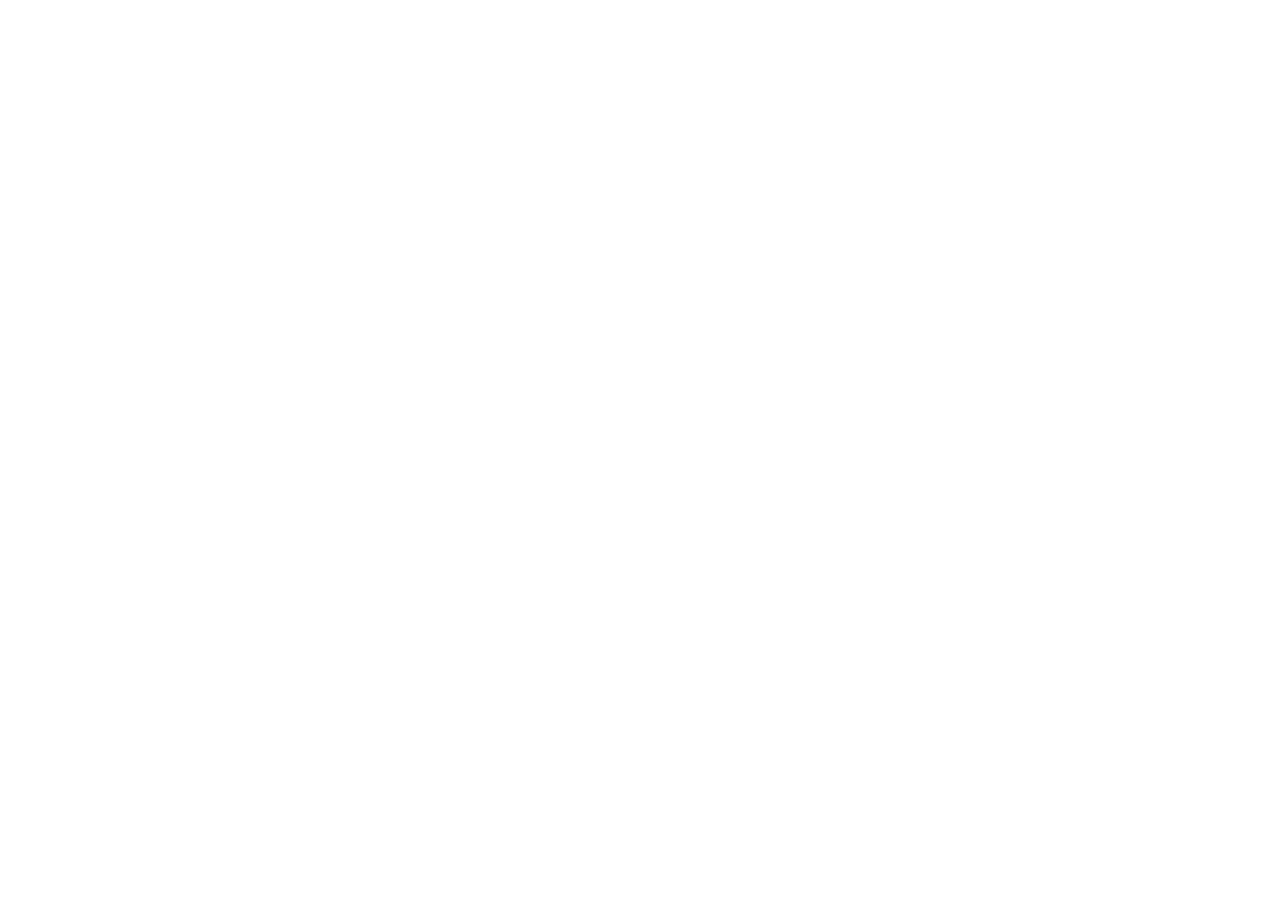
==== g-menu/client/html/index.html @ b81c1c37 "Add files via upload" ====
<!DOCTYPE html>
<html lang="en">
<head>
  <meta charset="UTF-8">
  <meta name="viewport" content="width=device-width, initial-scale=1.0">
  <link rel="stylesheet" href="./style.css">
  <link rel="stylesheet" href="https://cdnjs.cloudflare.com/ajax/libs/font-awesome/6.0.0/css/all.min.css">
</head>
<body>
    <script>
        // Direkt nach dem öffnenden <body> Tag einfügen
        if('alt' in window) {
            alt.on('setLookingAtPlayer', (state) => {
                isLookingAtPlayer = state;
                
                // Optional: Visuelles Feedback wenn bereit zur Interaktion
                if(state) {
                    document.body.style.cursor = 'pointer';
                } else {
                    document.body.style.cursor = 'default';
                }
            });
        }
        </script>
  <div id="ring-menu-container">
    <!-- Zentraler Button mit "G" oder Exit-Symbol -->

    <!-- Der dicke Ring mit Segmenten -->
    <svg id="thick-ring" class="hidden" width="620px" height="620px" viewBox="0 0 620 620">
        <!-- Dokumente -->
        <g onclick="openSection('documents')" onmouseover="hoverSegment(this)" onmouseout="unhoverSegment(this)">
            <path d="M 310 10 A 300 300 0 0 1 522.1320343559643 97.8679656440357 L 451.4213562373095 168.57864376269052 A 200 200 0 0 0 310 110 z" fill="rgba(0, 255, 255, 0.1)"/>
            <text x="400" y="78" font-size="40" fill="white" text-anchor="middle" dominant-baseline="middle" class="icon" style="font-family: 'Font Awesome 6 Free'; font-weight: 900;">&#xf15b;</text>
        </g>

        <!-- Interaktionen -->
        <g onclick="openSection('interactions')" onmouseover="hoverSegment(this)" onmouseout="unhoverSegment(this)">
            <path d="M 522.1320343559643 97.8679656440357 A 300 300 0 0 1 610 310 L 510 310 A 200 200 0 0 0 451.4213562373095 168.57864376269052 z" fill="rgba(0, 255, 255, 0.1)"/>
            <text x="545" y="220" font-size="40" fill="white" text-anchor="middle" dominant-baseline="middle" class="icon" style="font-family: 'Font Awesome 6 Free'; font-weight: 900;">&#xf2b5;</text>
        </g>

        <!-- Familie -->
        <g onclick="openSection('family')" onmouseover="hoverSegment(this)" onmouseout="unhoverSegment(this)">
            <path d="M 610 310 A 300 300 0 0 1 522.1320343559643 522.1320343559643 L 451.4213562373095 451.4213562373095 A 200 200 0 0 0 510 310 z" fill="rgba(0, 255, 255, 0.1)"/>
            <text x="540" y="400" font-size="40" fill="white" text-anchor="middle" dominant-baseline="middle" class="icon" style="font-family: 'Font Awesome 6 Free'; font-weight: 900;">&#xf500;</text>
        </g>

        <!-- Stummschalten -->
        <g onclick="toggleMute()" onmouseover="hoverSegment(this)" onmouseout="unhoverSegment(this)">
            <path d="M 522.1320343559643 522.1320343559643 A 300 300 0 0 1 310 610 L 310 510 A 200 200 0 0 0 451.4213562373095 451.4213562373095 z" fill="rgba(0, 255, 255, 0.1)"/>
            <text x="413" y="547" font-size="40" fill="white" text-anchor="middle" dominant-baseline="middle" class="icon" style="font-family: 'Font Awesome 6 Free'; font-weight: 900;">&#xf6a9;</text>
        </g>

        <!-- Einstellungen -->
        <g onclick="openSection('settings')" onmouseover="hoverSegment(this)" onmouseout="unhoverSegment(this)">
            <path d="M 310 610 A 300 300 0 0 1 97.86796564403576 522.1320343559643 L 168.57864376269052 451.4213562373095 A 200 200 0 0 0 310 510 z" fill="rgba(0, 255, 255, 0.1)"/>
            <text x="213" y="545" font-size="40" fill="white" text-anchor="middle" dominant-baseline="middle" class="icon" style="font-family: 'Font Awesome 6 Free'; font-weight: 900;">&#xf013;</text>
        </g>

        <!-- Freunde -->
        <g onclick="openSection('friends')" onmouseover="hoverSegment(this)" onmouseout="unhoverSegment(this)">
            <path d="M 97.86796564403576 522.1320343559643 A 300 300 0 0 1 10 310 L 110 310 A 200 200 0 0 0 168.57864376269052 451.4213562373095 z" fill="rgba(0, 255, 255, 0.1)"/>
            <text x="82" y="405" font-size="40" fill="white" text-anchor="middle" dominant-baseline="middle" class="icon" style="font-family: 'Font Awesome 6 Free'; font-weight: 900;">&#xf500;</text>
        </g>

        <!-- Nachrichten -->
        <g onclick="openSection('messages')" onmouseover="hoverSegment(this)" onmouseout="unhoverSegment(this)">
            <path d="M 10 310 A 300 300 0 0 1 97.86796564403576 97.8679656440357 L 168.57864376269052 168.57864376269052 A 200 200 0 0 0 110 310 z" fill="rgba(0, 255, 255, 0.1)"/>
            <text x="72" y="223" font-size="40" fill="white" text-anchor="middle" dominant-baseline="middle" class="icon" style="font-family: 'Font Awesome 6 Free'; font-weight: 900;">&#xf0e0;</text>
        </g>

        <!-- Profil -->
        <g onclick="openSection('profile')" onmouseover="hoverSegment(this)" onmouseout="unhoverSegment(this)">
            <path d="M 97.86796564403576 97.8679656440357 A 300 300 0 0 1 310 10 L 310 110 A 200 200 0 0 0 168.57864376269052 168.57864376269052 z" fill="rgba(0, 255, 255, 0.1)"/>
            <text x="215" y="77" font-size="40" fill="white" text-anchor="middle" dominant-baseline="middle" class="icon" style="font-family: 'Font Awesome 6 Free'; font-weight: 900;">&#xf007;</text>
        </g>
    </svg>
</div>

<!-- Dokumente -->
<div id="documents" class="section hidden">
    <button class="back-btn" onclick="goBack()"><i class="fa-solid fa-arrow-left"></i></button>
    <h2>Dokumente</h2>
    <div class="grid-container">
        <button class="function-btn" onclick="showDocument('passport')">
            <i class="fa-solid fa-passport"></i>
            <span>Reisepass</span>
        </button>
        <button class="function-btn" onclick="showDocument('id')">
            <i class="fa-solid fa-id-card"></i>
            <span>Ausweis</span>
        </button>
        <button class="function-btn" onclick="showDocument('licenses')">
            <i class="fa-solid fa-id-badge"></i>
            <span>Lizenzen</span>
        </button>
    </div>
</div>

<!-- Interaktionen -->
<div id="interactions" class="section hidden">
    <button class="back-btn" onclick="goBack()"><i class="fa-solid fa-arrow-left"></i></button>
    <h2>Interaktionen</h2>
    <div class="grid-container">
        <button class="function-btn" onclick="performAction('give-money')">
            <i class="fa-solid fa-coins"></i>
            <span>Geld geben</span>
        </button>
        <button class="function-btn" onclick="performAction('sell')">
            <i class="fa-solid fa-tag"></i>
            <span>Verkaufen</span>
        </button>
        <button class="function-btn" onclick="performAction('trade')">
            <i class="fa-solid fa-exchange-alt"></i>
            <span>Tauschen</span>
        </button>
        <button class="function-btn" onclick="performAction('shake-hands')">
            <i class="fa-solid fa-handshake"></i>
            <span>Hände schütteln</span>
        </button>
        <button class="function-btn" onclick="performAction('heal')">
            <i class="fa-solid fa-heart"></i>
            <span>Heilen</span>
        </button>
    </div>
</div>

<!-- Familie -->
<div id="family" class="section hidden">
    <button class="back-btn" onclick="goBack()"><i class="fa-solid fa-arrow-left"></i></button>
    <h2>Familie</h2>
    <div class="grid-container">
        <button class="function-btn" onclick="performAction('invite')">
            <i class="fa-solid fa-user-plus"></i>
            <span>Einladen</span>
        </button>
        <button class="function-btn" onclick="performAction('dismiss')">
            <i class="fa-solid fa-user-minus"></i>
            <span>Entlassen</span>
        </button>
        <button class="function-btn" onclick="performAction('transfer-leadership')">
            <i class="fa-solid fa-crown"></i>
            <span>Führung übergeben</span>
        </button>
    </div>
</div>

<!-- Einstellungen -->
<div id="settings" class="section hidden">
    <button class="back-btn" onclick="goBack()"><i class="fa-solid fa-arrow-left"></i></button>
    <h2>Einstellungen</h2>
    <div class="grid-container">
        <button class="function-btn" onclick="performAction('change-language')">
            <i class="fa-solid fa-language"></i>
            <span>Sprache ändern</span>
        </button>
        <button class="function-btn" onclick="performAction('adjust-audio')">
            <i class="fa-solid fa-volume-high"></i>
            <span>Audio anpassen</span>
        </button>
    </div>
</div>

<!-- Freunde -->
<div id="friends" class="section hidden">
    <button class="back-btn" onclick="goBack()"><i class="fa-solid fa-arrow-left"></i></button>
    <h2>Freunde</h2>
    <div class="grid-container">
        <button class="function-btn" onclick="performAction('add-friend')">
            <i class="fa-solid fa-user-plus"></i>
            <span>Freund hinzufügen</span>
        </button>
        <button class="function-btn" onclick="performAction('remove-friend')">
            <i class="fa-solid fa-user-minus"></i>
            <span>Freund entfernen</span>
        </button>
    </div>
</div>

<!-- Nachrichten -->
<div id="messages" class="section hidden">
    <button class="back-btn" onclick="goBack()"><i class="fa-solid fa-arrow-left"></i></button>
    <h2>Nachrichten</h2>
    <div class="grid-container">
        <button class="function-btn" onclick="performAction('send-message')">
            <i class="fa-solid fa-paper-plane"></i>
            <span>Nachricht senden</span>
        </button>
        <button class="function-btn" onclick="performAction('read-messages')">
            <i class="fa-solid fa-envelope-open-text"></i>
            <span>Nachrichten lesen</span>
        </button>
    </div>
</div>

<!-- Profil -->
<div id="profile" class="section hidden">
    <button class="back-btn" onclick="goBack()"><i class="fa-solid fa-arrow-left"></i></button>
    <h2>Profil</h2>
    <div class="grid-container">
        <button class="function-btn" onclick="performAction('edit-profile')">
            <i class="fa-solid fa-pen-to-square"></i>
            <span>Profil bearbeiten</span>
        </button>
        <button class="function-btn" onclick="performAction('view-stats')">
            <i class="fa-solid fa-chart-line"></i>
            <span>Statistiken anzeigen</span>
        </button>
    </div>
</div>

<script src="script.js"></script>

</body>
</html>
---- g-menu/client/html/style.css ----
* {
  margin: 0;
  padding: 0;
  box-sizing: border-box;
  font-family: "Poppins", sans-serif;
}

body {
  min-height: 100vh;
  display: flex;
  justify-content: center;
  align-items: center;
  background: transparent;
  color: white;
  overflow: hidden;
}

#ring-menu-container {
  position: relative;
  width: 620px;
  height: 620px;
}

#thick-ring {
  position: absolute;
  top: 50%;
  left: 50%;
  transform: translate(-50%, -50%);
  opacity: 0;
  visibility: hidden;
  pointer-events: all;
  z-index: 9999;
  transition: opacity 0.5s ease-in-out, visibility 0.5s ease-in-out !important;
}

#thick-ring.hidden {
  opacity: 0;
  visibility: hidden;
}

#thick-ring.active {
  opacity: 1 !important;
  visibility: visible !important;
  transition-delay: 0.1s !important; /* Verhindert Flackern */
}

svg {
  transform: rotate(0deg); /* Keine Rotation mehr */
}

svg > text {
  font-weight: 700;
  font-size: 1.5em;
  stroke: black;
}

svg text,
svg g text {
  transform: rotate(0deg); /* Keine Rotation mehr */
}

#thick-ring g {
  cursor: pointer;
  user-select: none;
}

#thick-ring text {
  pointer-events: none;
  font-weight: 700;
  font-size: 1.5em;
  stroke: black;
}

g path {
  stroke:  rgba(138, 43, 226, 0.3);
  stroke-width: 5px;
  fill:  rgba(138, 43, 226, 0.3);
  transition: all 0.3s ease;
}

/* Sicherstellen dass Text nicht verändert wird */
g text {
  fill: white !important;
  transition: none !important;
}

.section {
  position: absolute;
  top: 50%;
  left: 50%;
  transform: translate(-50%, -50%);
  width: 600px;
  height: auto;
  background: rgba(25, 25, 45, 0.95);
  border-radius: 5px;
  box-shadow: 
  0 0 25px rgba(138, 43, 226, 0.1),
  inset 0 0 15px rgba(255, 255, 255, 0.05);
  backdrop-filter: blur(10px);
  padding: 40px;
  display: none;
  flex-direction: column;
  gap: 20px;
}

.back-btn {
  background: rgba(25, 25, 45, 0.95);
  border: 1px solid rgba(138, 43, 226, 0.2);
  border-radius: 50%;
  width: 60px;
  height: 60px;
  display: flex;
  justify-content: center;
  align-items: center;
  color: rgba(25, 25, 45, 0.95);
  font-size: 24px;
  cursor: pointer;
  transition: all 0.3s ease;
  align-self: flex-start;
}

.back-btn:hover {
  background: rgba(25, 25, 45, 0.95);
  box-shadow: 
  0 0 25px rgba(138, 43, 226, 0.1),
  inset 0 0 15px rgba(255, 255, 255, 0.05);
  transform: scale(1.1);
}

.grid-container {
  display: grid;
  grid-template-columns: repeat(3, 1fr);
  gap: 20px;
}

.function-btn {
  background: rgba(40, 40, 60, 0.7);
  border: 1px solid rgba(138, 43, 226, 0.3);
  border-radius: 10px;
  padding: 10px;
  display: flex;
  flex-direction: column;
  justify-content: center;
  align-items: center;
  color: rgba(138, 43, 226, 0.3);
  font-size: 16px;
  cursor: pointer;
  transition: all 0.3s ease;
}

.function-btn:hover {
  background: rgba(40, 40, 60, 0.7);
  box-shadow: 
  0 0 25px rgba(138, 43, 226, 0.1),
  inset 0 0 15px rgba(255, 255, 255, 0.05);
  transform: scale(1.1);
}

.icon {
  font-family: "Font Awesome 6 Free";
  font-weight: 900;
}
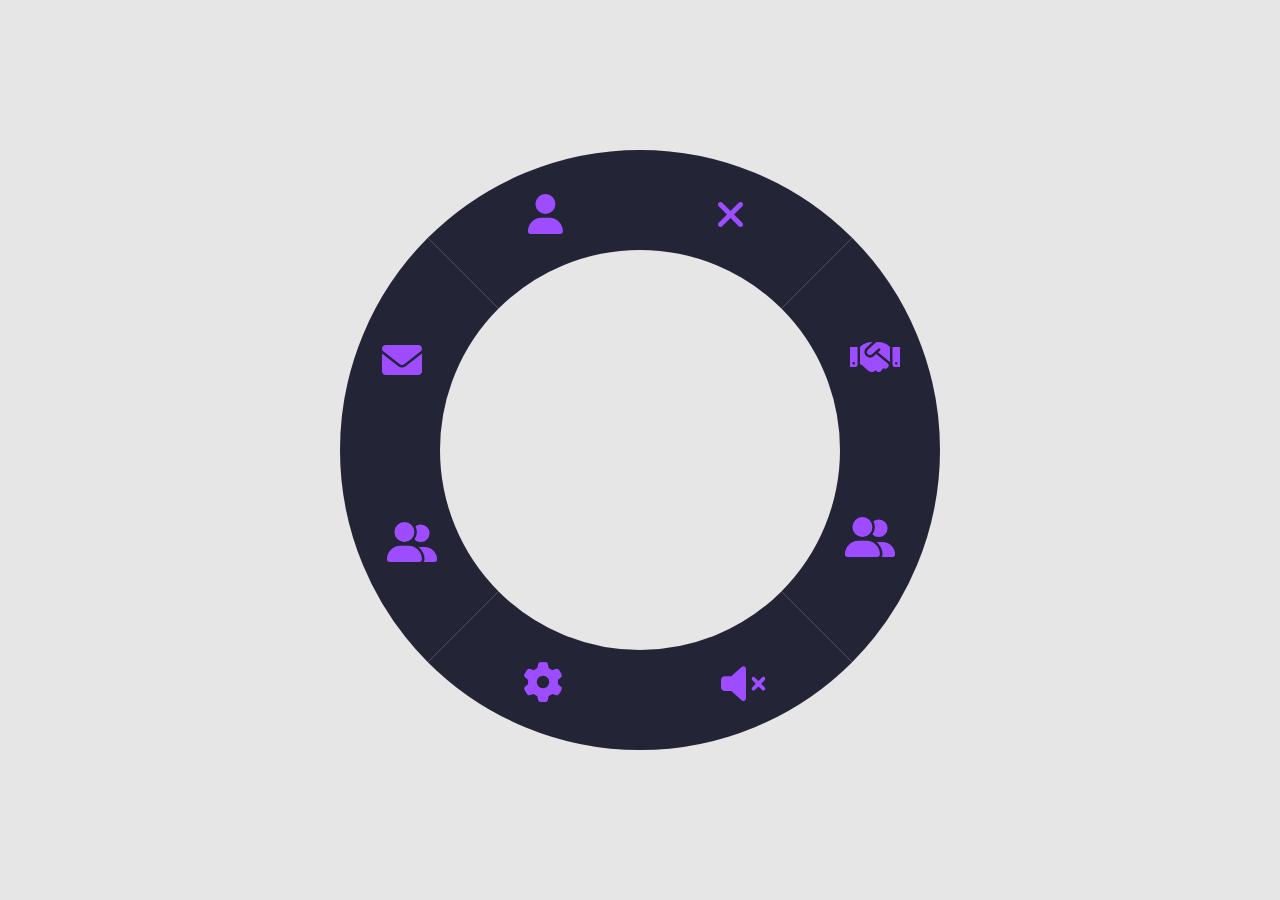
==== commit 5e0cc487: "Add files via upload" ====
--- a/g-menu/client/html/index.html
+++ b/g-menu/client/html/index.html
@@ -21,195 +21,106 @@
                 }
             });
         }
-        </script>
-  <div id="ring-menu-container">
-    <!-- Zentraler Button mit "G" oder Exit-Symbol -->
+    </script>
+    <div id="ring-menu-container">
+        <!-- Zentraler Button mit "G" oder Exit-Symbol -->
 
-    <!-- Der dicke Ring mit Segmenten -->
-    <svg id="thick-ring" class="hidden" width="620px" height="620px" viewBox="0 0 620 620">
-        <!-- Dokumente -->
-        <g onclick="openSection('documents')" onmouseover="hoverSegment(this)" onmouseout="unhoverSegment(this)">
-            <path d="M 310 10 A 300 300 0 0 1 522.1320343559643 97.8679656440357 L 451.4213562373095 168.57864376269052 A 200 200 0 0 0 310 110 z" fill="rgba(0, 255, 255, 0.1)"/>
-            <text x="400" y="78" font-size="40" fill="white" text-anchor="middle" dominant-baseline="middle" class="icon" style="font-family: 'Font Awesome 6 Free'; font-weight: 900;">&#xf15b;</text>
-        </g>
+        <!-- Der dicke Ring mit Segmenten -->
+        <svg id="thick-ring" class="hidden ring-menu" width="620px" height="620px" viewBox="0 0 620 620">
+            <!-- Dokumente -->
+            <g onclick="openSubRing()" onmouseover="hoverSegment(this)" onmouseout="unhoverSegment(this)">
+                <path d="M 310 10 A 300 300 0 0 1 522.1320343559643 97.8679656440357 L 451.4213562373095 168.57864376269052 A 200 200 0 0 0 310 110 z" fill="rgba(0, 255, 255, 0.1)"/>
+                <text x="400" y="78" font-size="40" fill="white" text-anchor="middle" dominant-baseline="middle" class="icon" style="font-family: 'Font Awesome 6 Free'; font-weight: 900;">&#xf15b;</text>
+            </g>
 
-        <!-- Interaktionen -->
-        <g onclick="openSection('interactions')" onmouseover="hoverSegment(this)" onmouseout="unhoverSegment(this)">
-            <path d="M 522.1320343559643 97.8679656440357 A 300 300 0 0 1 610 310 L 510 310 A 200 200 0 0 0 451.4213562373095 168.57864376269052 z" fill="rgba(0, 255, 255, 0.1)"/>
-            <text x="545" y="220" font-size="40" fill="white" text-anchor="middle" dominant-baseline="middle" class="icon" style="font-family: 'Font Awesome 6 Free'; font-weight: 900;">&#xf2b5;</text>
-        </g>
+            <!-- Interaktionen -->
+            <g onclick="openSubRing()" onmouseover="hoverSegment(this)" onmouseout="unhoverSegment(this)">
+                <path d="M 522.1320343559643 97.8679656440357 A 300 300 0 0 1 610 310 L 510 310 A 200 200 0 0 0 451.4213562373095 168.57864376269052 z" fill="rgba(0, 255, 255, 0.1)"/>
+                <text x="545" y="220" font-size="40" fill="white" text-anchor="middle" dominant-baseline="middle" class="icon" style="font-family: 'Font Awesome 6 Free'; font-weight: 900;">&#xf2b5;</text>
+            </g>
 
-        <!-- Familie -->
-        <g onclick="openSection('family')" onmouseover="hoverSegment(this)" onmouseout="unhoverSegment(this)">
-            <path d="M 610 310 A 300 300 0 0 1 522.1320343559643 522.1320343559643 L 451.4213562373095 451.4213562373095 A 200 200 0 0 0 510 310 z" fill="rgba(0, 255, 255, 0.1)"/>
-            <text x="540" y="400" font-size="40" fill="white" text-anchor="middle" dominant-baseline="middle" class="icon" style="font-family: 'Font Awesome 6 Free'; font-weight: 900;">&#xf500;</text>
-        </g>
+            <!-- Familie -->
+            <g onclick="openSubRing()" onmouseover="hoverSegment(this)" onmouseout="unhoverSegment(this)">
+                <path d="M 610 310 A 300 300 0 0 1 522.1320343559643 522.1320343559643 L 451.4213562373095 451.4213562373095 A 200 200 0 0 0 510 310 z" fill="rgba(0, 255, 255, 0.1)"/>
+                <text x="540" y="400" font-size="40" fill="white" text-anchor="middle" dominant-baseline="middle" class="icon" style="font-family: 'Font Awesome 6 Free'; font-weight: 900;">&#xf500;</text>
+            </g>
 
-        <!-- Stummschalten -->
-        <g onclick="toggleMute()" onmouseover="hoverSegment(this)" onmouseout="unhoverSegment(this)">
-            <path d="M 522.1320343559643 522.1320343559643 A 300 300 0 0 1 310 610 L 310 510 A 200 200 0 0 0 451.4213562373095 451.4213562373095 z" fill="rgba(0, 255, 255, 0.1)"/>
-            <text x="413" y="547" font-size="40" fill="white" text-anchor="middle" dominant-baseline="middle" class="icon" style="font-family: 'Font Awesome 6 Free'; font-weight: 900;">&#xf6a9;</text>
-        </g>
+            <!-- Stummschalten -->
+            <g onclick="toggleMute()" onmouseover="hoverSegment(this)" onmouseout="unhoverSegment(this)">
+                <path d="M 522.1320343559643 522.1320343559643 A 300 300 0 0 1 310 610 L 310 510 A 200 200 0 0 0 451.4213562373095 451.4213562373095 z" fill="rgba(0, 255, 255, 0.1)"/>
+                <text x="413" y="547" font-size="40" fill="white" text-anchor="middle" dominant-baseline="middle" class="icon" style="font-family: 'Font Awesome 6 Free'; font-weight: 900;">&#xf6a9;</text>
+            </g>
 
-        <!-- Einstellungen -->
-        <g onclick="openSection('settings')" onmouseover="hoverSegment(this)" onmouseout="unhoverSegment(this)">
-            <path d="M 310 610 A 300 300 0 0 1 97.86796564403576 522.1320343559643 L 168.57864376269052 451.4213562373095 A 200 200 0 0 0 310 510 z" fill="rgba(0, 255, 255, 0.1)"/>
-            <text x="213" y="545" font-size="40" fill="white" text-anchor="middle" dominant-baseline="middle" class="icon" style="font-family: 'Font Awesome 6 Free'; font-weight: 900;">&#xf013;</text>
-        </g>
+            <!-- Einstellungen -->
+            <g onclick="openSubRing()" onmouseover="hoverSegment(this)" onmouseout="unhoverSegment(this)">
+                <path d="M 310 610 A 300 300 0 0 1 97.86796564403576 522.1320343559643 L 168.57864376269052 451.4213562373095 A 200 200 0 0 0 310 510 z" fill="rgba(0, 255, 255, 0.1)"/>
+                <text x="213" y="545" font-size="40" fill="white" text-anchor="middle" dominant-baseline="middle" class="icon" style="font-family: 'Font Awesome 6 Free'; font-weight: 900;">&#xf013;</text>
+            </g>
 
-        <!-- Freunde -->
-        <g onclick="openSection('friends')" onmouseover="hoverSegment(this)" onmouseout="unhoverSegment(this)">
-            <path d="M 97.86796564403576 522.1320343559643 A 300 300 0 0 1 10 310 L 110 310 A 200 200 0 0 0 168.57864376269052 451.4213562373095 z" fill="rgba(0, 255, 255, 0.1)"/>
-            <text x="82" y="405" font-size="40" fill="white" text-anchor="middle" dominant-baseline="middle" class="icon" style="font-family: 'Font Awesome 6 Free'; font-weight: 900;">&#xf500;</text>
-        </g>
+            <!-- Freunde -->
+            <g onclick="openSubRing()" onmouseover="hoverSegment(this)" onmouseout="unhoverSegment(this)">
+                <path d="M 97.86796564403576 522.1320343559643 A 300 300 0 0 1 10 310 L 110 310 A 200 200 0 0 0 168.57864376269052 451.4213562373095 z" fill="rgba(0, 255, 255, 0.1)"/>
+                <text x="82" y="405" font-size="40" fill="white" text-anchor="middle" dominant-baseline="middle" class="icon" style="font-family: 'Font Awesome 6 Free'; font-weight: 900;">&#xf500;</text>
+            </g>
 
-        <!-- Nachrichten -->
-        <g onclick="openSection('messages')" onmouseover="hoverSegment(this)" onmouseout="unhoverSegment(this)">
-            <path d="M 10 310 A 300 300 0 0 1 97.86796564403576 97.8679656440357 L 168.57864376269052 168.57864376269052 A 200 200 0 0 0 110 310 z" fill="rgba(0, 255, 255, 0.1)"/>
-            <text x="72" y="223" font-size="40" fill="white" text-anchor="middle" dominant-baseline="middle" class="icon" style="font-family: 'Font Awesome 6 Free'; font-weight: 900;">&#xf0e0;</text>
-        </g>
+            <!-- Nachrichten -->
+            <g onclick="openSubRing()" onmouseover="hoverSegment(this)" onmouseout="unhoverSegment(this)">
+                <path d="M 10 310 A 300 300 0 0 1 97.86796564403576 97.8679656440357 L 168.57864376269052 168.57864376269052 A 200 200 0 0 0 110 310 z" fill="rgba(0, 255, 255, 0.1)"/>
+                <text x="72" y="223" font-size="40" fill="white" text-anchor="middle" dominant-baseline="middle" class="icon" style="font-family: 'Font Awesome 6 Free'; font-weight: 900;">&#xf0e0;</text>
+            </g>
 
-        <!-- Profil -->
-        <g onclick="openSection('profile')" onmouseover="hoverSegment(this)" onmouseout="unhoverSegment(this)">
-            <path d="M 97.86796564403576 97.8679656440357 A 300 300 0 0 1 310 10 L 310 110 A 200 200 0 0 0 168.57864376269052 168.57864376269052 z" fill="rgba(0, 255, 255, 0.1)"/>
-            <text x="215" y="77" font-size="40" fill="white" text-anchor="middle" dominant-baseline="middle" class="icon" style="font-family: 'Font Awesome 6 Free'; font-weight: 900;">&#xf007;</text>
-        </g>
-    </svg>
-</div>
+            <!-- Profil -->
+            <g onclick="openSubRing()" onmouseover="hoverSegment(this)" onmouseout="unhoverSegment(this)">
+                <path d="M 97.86796564403576 97.8679656440357 A 300 300 0 0 1 310 10 L 310 110 A 200 200 0 0 0 168.57864376269052 168.57864376269052 z" fill="rgba(0, 255, 255, 0.1)"/>
+                <text x="215" y="77" font-size="40" fill="white" text-anchor="middle" dominant-baseline="middle" class="icon" style="font-family: 'Font Awesome 6 Free'; font-weight: 900;">&#xf007;</text>
+            </g>
+        </svg>
 
-<!-- Dokumente -->
-<div id="documents" class="section hidden">
-    <button class="back-btn" onclick="goBack()"><i class="fa-solid fa-arrow-left"></i></button>
-    <h2>Dokumente</h2>
-    <div class="grid-container">
-        <button class="function-btn" onclick="showDocument('passport')">
-            <i class="fa-solid fa-passport"></i>
-            <span>Reisepass</span>
-        </button>
-        <button class="function-btn" onclick="showDocument('id')">
-            <i class="fa-solid fa-id-card"></i>
-            <span>Ausweis</span>
-        </button>
-        <button class="function-btn" onclick="showDocument('licenses')">
-            <i class="fa-solid fa-id-badge"></i>
-            <span>Lizenzen</span>
-        </button>
+        <!-- Zweiter Ring mit denselben Segmenten wie der erste Ring -->
+        <svg id="sub-ring" class="hidden ring-menu" width="620px" height="620px" viewBox="0 0 620 620">
+            <!-- Dokumente -->
+            <g onclick="goBack()" onmouseover="hoverSegment(this)" onmouseout="unhoverSegment(this)">
+                <path d="M 310 10 A 300 300 0 0 1 522.1320343559643 97.8679656440357 L 451.4213562373095 168.57864376269052 A 200 200 0 0 0 310 110 z" fill="rgba(0, 255, 255, 0.1)"/>
+                <text x="400" y="78" font-size="40" fill="white" text-anchor="middle" dominant-baseline="middle" class="icon">&#xf00d;</text>
+            </g>
+
+            <g onmouseover="hoverSegment(this)" onmouseout="unhoverSegment(this)">
+                <path d="M 522.1320343559643 97.8679656440357 A 300 300 0 0 1 610 310 L 510 310 A 200 200 0 0 0 451.4213562373095 168.57864376269052 z" fill="rgba(0, 255, 255, 0.1)"/>
+                <text x="545" y="220" font-size="40" fill="white" text-anchor="middle" dominant-baseline="middle" class="icon" style="font-family: 'Font Awesome 6 Free'; font-weight: 900;">&#xf2b5;</text>
+            </g>
+
+            <g onmouseover="hoverSegment(this)" onmouseout="unhoverSegment(this)">
+                <path d="M 610 310 A 300 300 0 0 1 522.1320343559643 522.1320343559643 L 451.4213562373095 451.4213562373095 A 200 200 0 0 0 510 310 z" fill="rgba(0, 255, 255, 0.1)"/>
+                <text x="540" y="400" font-size="40" fill="white" text-anchor="middle" dominant-baseline="middle" class="icon" style="font-family: 'Font Awesome 6 Free'; font-weight: 900;">&#xf500;</text>
+            </g>
+
+            <g onmouseover="hoverSegment(this)" onmouseout="unhoverSegment(this)">
+                <path d="M 522.1320343559643 522.1320343559643 A 300 300 0 0 1 310 610 L 310 510 A 200 200 0 0 0 451.4213562373095 451.4213562373095 z" fill="rgba(0, 255, 255, 0.1)"/>
+                <text x="413" y="547" font-size="40" fill="white" text-anchor="middle" dominant-baseline="middle" class="icon" style="font-family: 'Font Awesome 6 Free'; font-weight: 900;">&#xf6a9;</text>
+            </g>
+
+            <g onmouseover="hoverSegment(this)" onmouseout="unhoverSegment(this)">
+                <path d="M 310 610 A 300 300 0 0 1 97.86796564403576 522.1320343559643 L 168.57864376269052 451.4213562373095 A 200 200 0 0 0 310 510 z" fill="rgba(0, 255, 255, 0.1)"/>
+                <text x="213" y="545" font-size="40" fill="white" text-anchor="middle" dominant-baseline="middle" class="icon" style="font-family: 'Font Awesome 6 Free'; font-weight: 900;">&#xf013;</text>
+            </g>
+
+            <g onmouseover="hoverSegment(this)" onmouseout="unhoverSegment(this)">
+                <path d="M 97.86796564403576 522.1320343559643 A 300 300 0 0 1 10 310 L 110 310 A 200 200 0 0 0 168.57864376269052 451.4213562373095 z" fill="rgba(0, 255, 255, 0.1)"/>
+                <text x="82" y="405" font-size="40" fill="white" text-anchor="middle" dominant-baseline="middle" class="icon" style="font-family: 'Font Awesome 6 Free'; font-weight: 900;">&#xf500;</text>
+            </g>
+
+            <g onmouseover="hoverSegment(this)" onmouseout="unhoverSegment(this)">
+                <path d="M 10 310 A 300 300 0 0 1 97.86796564403576 97.8679656440357 L 168.57864376269052 168.57864376269052 A 200 200 0 0 0 110 310 z" fill="rgba(0, 255, 255, 0.1)"/>
+                <text x="72" y="223" font-size="40" fill="white" text-anchor="middle" dominant-baseline="middle" class="icon" style="font-family: 'Font Awesome 6 Free'; font-weight: 900;">&#xf0e0;</text>
+            </g>
+
+            <g onmouseover="hoverSegment(this)" onmouseout="unhoverSegment(this)">
+                <path d="M 97.86796564403576 97.8679656440357 A 300 300 0 0 1 310 10 L 310 110 A 200 200 0 0 0 168.57864376269052 168.57864376269052 z" fill="rgba(0, 255, 255, 0.1)"/>
+                <text x="215" y="77" font-size="40" fill="white" text-anchor="middle" dominant-baseline="middle" class="icon" style="font-family: 'Font Awesome 6 Free'; font-weight: 900;">&#xf007;</text>
+            </g>
+        </svg>
     </div>
-</div>
 
-<!-- Interaktionen -->
-<div id="interactions" class="section hidden">
-    <button class="back-btn" onclick="goBack()"><i class="fa-solid fa-arrow-left"></i></button>
-    <h2>Interaktionen</h2>
-    <div class="grid-container">
-        <button class="function-btn" onclick="performAction('give-money')">
-            <i class="fa-solid fa-coins"></i>
-            <span>Geld geben</span>
-        </button>
-        <button class="function-btn" onclick="performAction('sell')">
-            <i class="fa-solid fa-tag"></i>
-            <span>Verkaufen</span>
-        </button>
-        <button class="function-btn" onclick="performAction('trade')">
-            <i class="fa-solid fa-exchange-alt"></i>
-            <span>Tauschen</span>
-        </button>
-        <button class="function-btn" onclick="performAction('shake-hands')">
-            <i class="fa-solid fa-handshake"></i>
-            <span>Hände schütteln</span>
-        </button>
-        <button class="function-btn" onclick="performAction('heal')">
-            <i class="fa-solid fa-heart"></i>
-            <span>Heilen</span>
-        </button>
-    </div>
-</div>
-
-<!-- Familie -->
-<div id="family" class="section hidden">
-    <button class="back-btn" onclick="goBack()"><i class="fa-solid fa-arrow-left"></i></button>
-    <h2>Familie</h2>
-    <div class="grid-container">
-        <button class="function-btn" onclick="performAction('invite')">
-            <i class="fa-solid fa-user-plus"></i>
-            <span>Einladen</span>
-        </button>
-        <button class="function-btn" onclick="performAction('dismiss')">
-            <i class="fa-solid fa-user-minus"></i>
-            <span>Entlassen</span>
-        </button>
-        <button class="function-btn" onclick="performAction('transfer-leadership')">
-            <i class="fa-solid fa-crown"></i>
-            <span>Führung übergeben</span>
-        </button>
-    </div>
-</div>
-
-<!-- Einstellungen -->
-<div id="settings" class="section hidden">
-    <button class="back-btn" onclick="goBack()"><i class="fa-solid fa-arrow-left"></i></button>
-    <h2>Einstellungen</h2>
-    <div class="grid-container">
-        <button class="function-btn" onclick="performAction('change-language')">
-            <i class="fa-solid fa-language"></i>
-            <span>Sprache ändern</span>
-        </button>
-        <button class="function-btn" onclick="performAction('adjust-audio')">
-            <i class="fa-solid fa-volume-high"></i>
-            <span>Audio anpassen</span>
-        </button>
-    </div>
-</div>
-
-<!-- Freunde -->
-<div id="friends" class="section hidden">
-    <button class="back-btn" onclick="goBack()"><i class="fa-solid fa-arrow-left"></i></button>
-    <h2>Freunde</h2>
-    <div class="grid-container">
-        <button class="function-btn" onclick="performAction('add-friend')">
-            <i class="fa-solid fa-user-plus"></i>
-            <span>Freund hinzufügen</span>
-        </button>
-        <button class="function-btn" onclick="performAction('remove-friend')">
-            <i class="fa-solid fa-user-minus"></i>
-            <span>Freund entfernen</span>
-        </button>
-    </div>
-</div>
-
-<!-- Nachrichten -->
-<div id="messages" class="section hidden">
-    <button class="back-btn" onclick="goBack()"><i class="fa-solid fa-arrow-left"></i></button>
-    <h2>Nachrichten</h2>
-    <div class="grid-container">
-        <button class="function-btn" onclick="performAction('send-message')">
-            <i class="fa-solid fa-paper-plane"></i>
-            <span>Nachricht senden</span>
-        </button>
-        <button class="function-btn" onclick="performAction('read-messages')">
-            <i class="fa-solid fa-envelope-open-text"></i>
-            <span>Nachrichten lesen</span>
-        </button>
-    </div>
-</div>
-
-<!-- Profil -->
-<div id="profile" class="section hidden">
-    <button class="back-btn" onclick="goBack()"><i class="fa-solid fa-arrow-left"></i></button>
-    <h2>Profil</h2>
-    <div class="grid-container">
-        <button class="function-btn" onclick="performAction('edit-profile')">
-            <i class="fa-solid fa-pen-to-square"></i>
-            <span>Profil bearbeiten</span>
-        </button>
-        <button class="function-btn" onclick="performAction('view-stats')">
-            <i class="fa-solid fa-chart-line"></i>
-            <span>Statistiken anzeigen</span>
-        </button>
-    </div>
-</div>
-
-<script src="script.js"></script>
-
+    <script src="script.js"></script>
 </body>
-</html>
+</html>--- a/g-menu/client/html/style.css
+++ b/g-menu/client/html/style.css
@@ -10,7 +10,9 @@
   display: flex;
   justify-content: center;
   align-items: center;
-  background: transparent;
+  background: linear-gradient(circle at center, rgba(25, 25, 45, 0.95) 0%, #000000bb 100%);
+  backdrop-filter: blur(25px) brightness(0.9);
+  -webkit-backdrop-filter: blur(15px) brightness(0.8);
   color: white;
   overflow: hidden;
 }
@@ -41,11 +43,11 @@
 #thick-ring.active {
   opacity: 1 !important;
   visibility: visible !important;
-  transition-delay: 0.1s !important; /* Verhindert Flackern */
+  transition-delay: 0.1s !important;
 }
 
 svg {
-  transform: rotate(0deg); /* Keine Rotation mehr */
+  transform: rotate(0deg);
 }
 
 svg > text {
@@ -56,7 +58,7 @@
 
 svg text,
 svg g text {
-  transform: rotate(0deg); /* Keine Rotation mehr */
+  transform: rotate(0deg);
 }
 
 #thick-ring g {
@@ -72,15 +74,20 @@
 }
 
 g path {
-  stroke:  rgba(138, 43, 226, 0.3);
-  stroke-width: 5px;
-  fill:  rgba(138, 43, 226, 0.3);
+  stroke: rgbargba(138, 43, 226, 0.6);
+  stroke-width: 2px;
+  fill: rgba(25, 25, 45, 0.95);
   transition: all 0.3s ease;
 }
 
-/* Sicherstellen dass Text nicht verändert wird */
+g:hover path {
+  fill: rgba(70, 3, 133, 0.6);
+  stroke: #9d4cff;
+  box-shadow: 0 0 15px rgba(138, 43, 226, 0.6), inset 0 0 10px rgba(138, 43, 226, 0.6);
+}
+
 g text {
-  fill: white !important;
+  fill: #9d4cff !important;
   transition: none !important;
 }
 
@@ -93,9 +100,7 @@
   height: auto;
   background: rgba(25, 25, 45, 0.95);
   border-radius: 5px;
-  box-shadow: 
-  0 0 25px rgba(138, 43, 226, 0.1),
-  inset 0 0 15px rgba(255, 255, 255, 0.05);
+  box-shadow: 0 0 25px rgba(138, 43, 226, 0.1), inset 0 0 15px rgba(255, 255, 255, 0.05);
   backdrop-filter: blur(10px);
   padding: 40px;
   display: none;
@@ -121,9 +126,7 @@
 
 .back-btn:hover {
   background: rgba(25, 25, 45, 0.95);
-  box-shadow: 
-  0 0 25px rgba(138, 43, 226, 0.1),
-  inset 0 0 15px rgba(255, 255, 255, 0.05);
+  box-shadow: 0 0 25px rgba(138, 43, 226, 0.1), inset 0 0 15px rgba(255, 255, 255, 0.05);
   transform: scale(1.1);
 }
 
@@ -150,9 +153,7 @@
 
 .function-btn:hover {
   background: rgba(40, 40, 60, 0.7);
-  box-shadow: 
-  0 0 25px rgba(138, 43, 226, 0.1),
-  inset 0 0 15px rgba(255, 255, 255, 0.05);
+  box-shadow: 0 0 25px rgba(138, 43, 226, 0.1), inset 0 0 15px rgba(255, 255, 255, 0.05);
   transform: scale(1.1);
 }
 
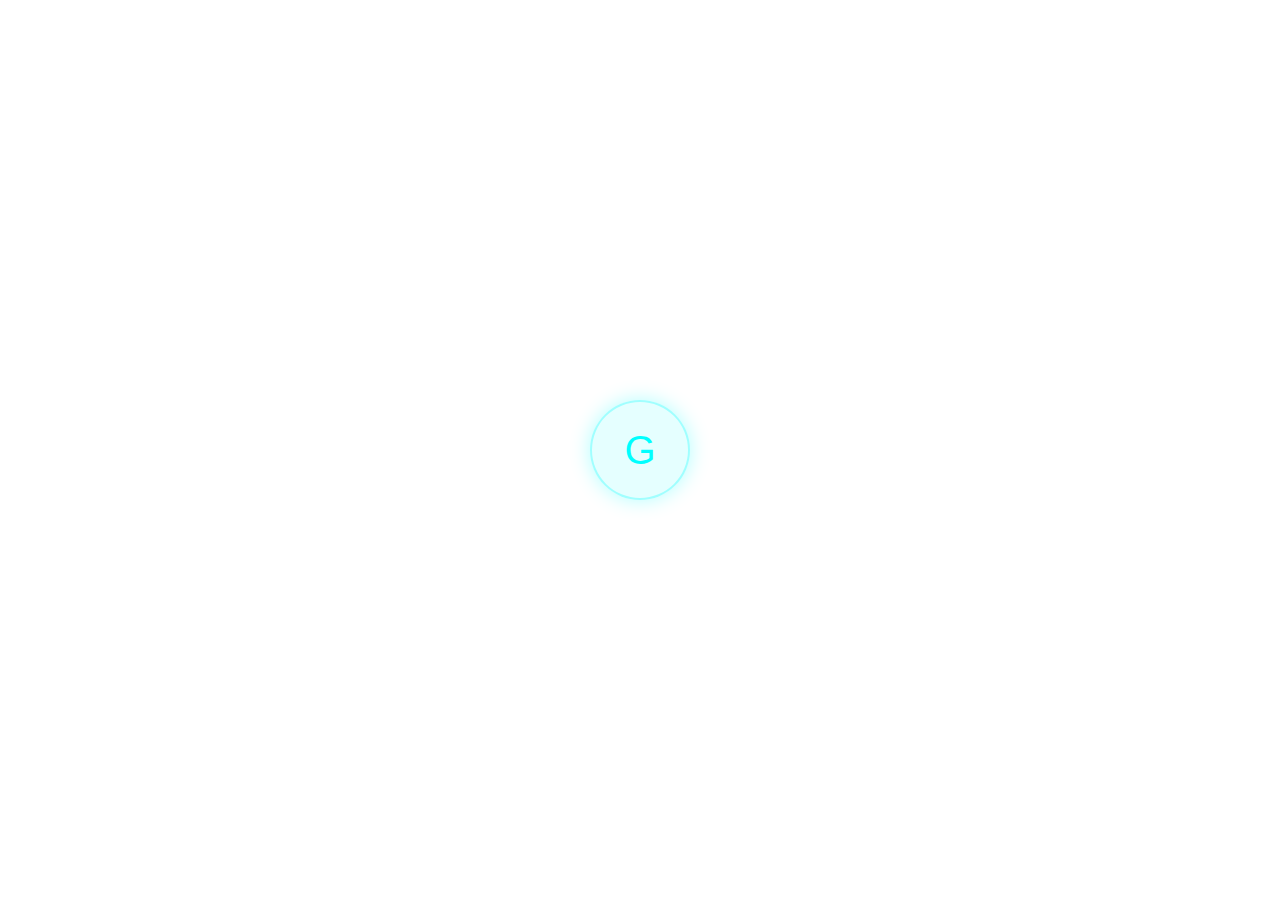
==== commit 68490a98: "Add files via upload" ====
--- a/g-menu/client/html/index.html
+++ b/g-menu/client/html/index.html
@@ -1,126 +1,202 @@
-<!DOCTYPE html>
-<html lang="en">
-<head>
-  <meta charset="UTF-8">
-  <meta name="viewport" content="width=device-width, initial-scale=1.0">
-  <link rel="stylesheet" href="./style.css">
-  <link rel="stylesheet" href="https://cdnjs.cloudflare.com/ajax/libs/font-awesome/6.0.0/css/all.min.css">
-</head>
-<body>
-    <script>
-        // Direkt nach dem öffnenden <body> Tag einfügen
-        if('alt' in window) {
-            alt.on('setLookingAtPlayer', (state) => {
-                isLookingAtPlayer = state;
-                
-                // Optional: Visuelles Feedback wenn bereit zur Interaktion
-                if(state) {
-                    document.body.style.cursor = 'pointer';
-                } else {
-                    document.body.style.cursor = 'default';
-                }
-            });
-        }
-    </script>
-    <div id="ring-menu-container">
-        <!-- Zentraler Button mit "G" oder Exit-Symbol -->
-
-        <!-- Der dicke Ring mit Segmenten -->
-        <svg id="thick-ring" class="hidden ring-menu" width="620px" height="620px" viewBox="0 0 620 620">
-            <!-- Dokumente -->
-            <g onclick="openSubRing()" onmouseover="hoverSegment(this)" onmouseout="unhoverSegment(this)">
-                <path d="M 310 10 A 300 300 0 0 1 522.1320343559643 97.8679656440357 L 451.4213562373095 168.57864376269052 A 200 200 0 0 0 310 110 z" fill="rgba(0, 255, 255, 0.1)"/>
-                <text x="400" y="78" font-size="40" fill="white" text-anchor="middle" dominant-baseline="middle" class="icon" style="font-family: 'Font Awesome 6 Free'; font-weight: 900;">&#xf15b;</text>
-            </g>
-
-            <!-- Interaktionen -->
-            <g onclick="openSubRing()" onmouseover="hoverSegment(this)" onmouseout="unhoverSegment(this)">
-                <path d="M 522.1320343559643 97.8679656440357 A 300 300 0 0 1 610 310 L 510 310 A 200 200 0 0 0 451.4213562373095 168.57864376269052 z" fill="rgba(0, 255, 255, 0.1)"/>
-                <text x="545" y="220" font-size="40" fill="white" text-anchor="middle" dominant-baseline="middle" class="icon" style="font-family: 'Font Awesome 6 Free'; font-weight: 900;">&#xf2b5;</text>
-            </g>
-
-            <!-- Familie -->
-            <g onclick="openSubRing()" onmouseover="hoverSegment(this)" onmouseout="unhoverSegment(this)">
-                <path d="M 610 310 A 300 300 0 0 1 522.1320343559643 522.1320343559643 L 451.4213562373095 451.4213562373095 A 200 200 0 0 0 510 310 z" fill="rgba(0, 255, 255, 0.1)"/>
-                <text x="540" y="400" font-size="40" fill="white" text-anchor="middle" dominant-baseline="middle" class="icon" style="font-family: 'Font Awesome 6 Free'; font-weight: 900;">&#xf500;</text>
-            </g>
-
-            <!-- Stummschalten -->
-            <g onclick="toggleMute()" onmouseover="hoverSegment(this)" onmouseout="unhoverSegment(this)">
-                <path d="M 522.1320343559643 522.1320343559643 A 300 300 0 0 1 310 610 L 310 510 A 200 200 0 0 0 451.4213562373095 451.4213562373095 z" fill="rgba(0, 255, 255, 0.1)"/>
-                <text x="413" y="547" font-size="40" fill="white" text-anchor="middle" dominant-baseline="middle" class="icon" style="font-family: 'Font Awesome 6 Free'; font-weight: 900;">&#xf6a9;</text>
-            </g>
-
-            <!-- Einstellungen -->
-            <g onclick="openSubRing()" onmouseover="hoverSegment(this)" onmouseout="unhoverSegment(this)">
-                <path d="M 310 610 A 300 300 0 0 1 97.86796564403576 522.1320343559643 L 168.57864376269052 451.4213562373095 A 200 200 0 0 0 310 510 z" fill="rgba(0, 255, 255, 0.1)"/>
-                <text x="213" y="545" font-size="40" fill="white" text-anchor="middle" dominant-baseline="middle" class="icon" style="font-family: 'Font Awesome 6 Free'; font-weight: 900;">&#xf013;</text>
-            </g>
-
-            <!-- Freunde -->
-            <g onclick="openSubRing()" onmouseover="hoverSegment(this)" onmouseout="unhoverSegment(this)">
-                <path d="M 97.86796564403576 522.1320343559643 A 300 300 0 0 1 10 310 L 110 310 A 200 200 0 0 0 168.57864376269052 451.4213562373095 z" fill="rgba(0, 255, 255, 0.1)"/>
-                <text x="82" y="405" font-size="40" fill="white" text-anchor="middle" dominant-baseline="middle" class="icon" style="font-family: 'Font Awesome 6 Free'; font-weight: 900;">&#xf500;</text>
-            </g>
-
-            <!-- Nachrichten -->
-            <g onclick="openSubRing()" onmouseover="hoverSegment(this)" onmouseout="unhoverSegment(this)">
-                <path d="M 10 310 A 300 300 0 0 1 97.86796564403576 97.8679656440357 L 168.57864376269052 168.57864376269052 A 200 200 0 0 0 110 310 z" fill="rgba(0, 255, 255, 0.1)"/>
-                <text x="72" y="223" font-size="40" fill="white" text-anchor="middle" dominant-baseline="middle" class="icon" style="font-family: 'Font Awesome 6 Free'; font-weight: 900;">&#xf0e0;</text>
-            </g>
-
-            <!-- Profil -->
-            <g onclick="openSubRing()" onmouseover="hoverSegment(this)" onmouseout="unhoverSegment(this)">
-                <path d="M 97.86796564403576 97.8679656440357 A 300 300 0 0 1 310 10 L 310 110 A 200 200 0 0 0 168.57864376269052 168.57864376269052 z" fill="rgba(0, 255, 255, 0.1)"/>
-                <text x="215" y="77" font-size="40" fill="white" text-anchor="middle" dominant-baseline="middle" class="icon" style="font-family: 'Font Awesome 6 Free'; font-weight: 900;">&#xf007;</text>
-            </g>
-        </svg>
-
-        <!-- Zweiter Ring mit denselben Segmenten wie der erste Ring -->
-        <svg id="sub-ring" class="hidden ring-menu" width="620px" height="620px" viewBox="0 0 620 620">
-            <!-- Dokumente -->
-            <g onclick="goBack()" onmouseover="hoverSegment(this)" onmouseout="unhoverSegment(this)">
-                <path d="M 310 10 A 300 300 0 0 1 522.1320343559643 97.8679656440357 L 451.4213562373095 168.57864376269052 A 200 200 0 0 0 310 110 z" fill="rgba(0, 255, 255, 0.1)"/>
-                <text x="400" y="78" font-size="40" fill="white" text-anchor="middle" dominant-baseline="middle" class="icon">&#xf00d;</text>
-            </g>
-
-            <g onmouseover="hoverSegment(this)" onmouseout="unhoverSegment(this)">
-                <path d="M 522.1320343559643 97.8679656440357 A 300 300 0 0 1 610 310 L 510 310 A 200 200 0 0 0 451.4213562373095 168.57864376269052 z" fill="rgba(0, 255, 255, 0.1)"/>
-                <text x="545" y="220" font-size="40" fill="white" text-anchor="middle" dominant-baseline="middle" class="icon" style="font-family: 'Font Awesome 6 Free'; font-weight: 900;">&#xf2b5;</text>
-            </g>
-
-            <g onmouseover="hoverSegment(this)" onmouseout="unhoverSegment(this)">
-                <path d="M 610 310 A 300 300 0 0 1 522.1320343559643 522.1320343559643 L 451.4213562373095 451.4213562373095 A 200 200 0 0 0 510 310 z" fill="rgba(0, 255, 255, 0.1)"/>
-                <text x="540" y="400" font-size="40" fill="white" text-anchor="middle" dominant-baseline="middle" class="icon" style="font-family: 'Font Awesome 6 Free'; font-weight: 900;">&#xf500;</text>
-            </g>
-
-            <g onmouseover="hoverSegment(this)" onmouseout="unhoverSegment(this)">
-                <path d="M 522.1320343559643 522.1320343559643 A 300 300 0 0 1 310 610 L 310 510 A 200 200 0 0 0 451.4213562373095 451.4213562373095 z" fill="rgba(0, 255, 255, 0.1)"/>
-                <text x="413" y="547" font-size="40" fill="white" text-anchor="middle" dominant-baseline="middle" class="icon" style="font-family: 'Font Awesome 6 Free'; font-weight: 900;">&#xf6a9;</text>
-            </g>
-
-            <g onmouseover="hoverSegment(this)" onmouseout="unhoverSegment(this)">
-                <path d="M 310 610 A 300 300 0 0 1 97.86796564403576 522.1320343559643 L 168.57864376269052 451.4213562373095 A 200 200 0 0 0 310 510 z" fill="rgba(0, 255, 255, 0.1)"/>
-                <text x="213" y="545" font-size="40" fill="white" text-anchor="middle" dominant-baseline="middle" class="icon" style="font-family: 'Font Awesome 6 Free'; font-weight: 900;">&#xf013;</text>
-            </g>
-
-            <g onmouseover="hoverSegment(this)" onmouseout="unhoverSegment(this)">
-                <path d="M 97.86796564403576 522.1320343559643 A 300 300 0 0 1 10 310 L 110 310 A 200 200 0 0 0 168.57864376269052 451.4213562373095 z" fill="rgba(0, 255, 255, 0.1)"/>
-                <text x="82" y="405" font-size="40" fill="white" text-anchor="middle" dominant-baseline="middle" class="icon" style="font-family: 'Font Awesome 6 Free'; font-weight: 900;">&#xf500;</text>
-            </g>
-
-            <g onmouseover="hoverSegment(this)" onmouseout="unhoverSegment(this)">
-                <path d="M 10 310 A 300 300 0 0 1 97.86796564403576 97.8679656440357 L 168.57864376269052 168.57864376269052 A 200 200 0 0 0 110 310 z" fill="rgba(0, 255, 255, 0.1)"/>
-                <text x="72" y="223" font-size="40" fill="white" text-anchor="middle" dominant-baseline="middle" class="icon" style="font-family: 'Font Awesome 6 Free'; font-weight: 900;">&#xf0e0;</text>
-            </g>
-
-            <g onmouseover="hoverSegment(this)" onmouseout="unhoverSegment(this)">
-                <path d="M 97.86796564403576 97.8679656440357 A 300 300 0 0 1 310 10 L 310 110 A 200 200 0 0 0 168.57864376269052 168.57864376269052 z" fill="rgba(0, 255, 255, 0.1)"/>
-                <text x="215" y="77" font-size="40" fill="white" text-anchor="middle" dominant-baseline="middle" class="icon" style="font-family: 'Font Awesome 6 Free'; font-weight: 900;">&#xf007;</text>
-            </g>
-        </svg>
-    </div>
-
-    <script src="script.js"></script>
-</body>
-</html>+<!DOCTYPE html>
+<html lang="en">
+<head>
+  <meta charset="UTF-8">
+  <meta name="viewport" content="width=device-width, initial-scale=1.0">
+  <link rel="stylesheet" href="./style.css">
+</head>
+<body>
+  <div id="ring-menu-container">
+    <!-- Zentraler Button mit "G" oder Exit-Symbol -->
+    <div class="center-button" id="centerButton">
+        G
+    </div>
+
+    <!-- Der dicke Ring mit Segmenten -->
+    <svg id="thick-ring" class="hidden" width="620px" height="620px" viewBox="0 0 620 620">
+        <!-- Dokumente -->
+        <g onclick="openSection('documents')" onmouseover="hoverSegment(this)" onmouseout="unhoverSegment(this)">
+            <path d="M 310 10 A 300 300 0 0 1 522.1320343559643 97.8679656440357 L 451.4213562373095 168.57864376269052 A 200 200 0 0 0 310 110 z" fill="rgba(0, 255, 255, 0.1)"/>
+            <text x="400" y="78" font-size="40" fill="white" text-anchor="middle" dominant-baseline="middle" class="icon" style="font-family: 'Font Awesome 6 Free'; font-weight: 900;">&#xf15b;</text>
+        </g>
+
+        <!-- Interaktionen -->
+        <g onclick="openSection('interactions')" onmouseover="hoverSegment(this)" onmouseout="unhoverSegment(this)">
+            <path d="M 522.1320343559643 97.8679656440357 A 300 300 0 0 1 610 310 L 510 310 A 200 200 0 0 0 451.4213562373095 168.57864376269052 z" fill="rgba(0, 255, 255, 0.1)"/>
+            <text x="545" y="220" font-size="40" fill="white" text-anchor="middle" dominant-baseline="middle" class="icon" style="font-family: 'Font Awesome 6 Free'; font-weight: 900;">&#xf2b5;</text>
+        </g>
+
+        <!-- Familie -->
+        <g onclick="openSection('family')" onmouseover="hoverSegment(this)" onmouseout="unhoverSegment(this)">
+            <path d="M 610 310 A 300 300 0 0 1 522.1320343559643 522.1320343559643 L 451.4213562373095 451.4213562373095 A 200 200 0 0 0 510 310 z" fill="rgba(0, 255, 255, 0.1)"/>
+            <text x="540" y="400" font-size="40" fill="white" text-anchor="middle" dominant-baseline="middle" class="icon" style="font-family: 'Font Awesome 6 Free'; font-weight: 900;">&#xf500;</text>
+        </g>
+
+        <!-- Stummschalten -->
+        <g onclick="toggleMute()" onclick"toggleMute()"" onmouseover="hoverSegment(this)" onmouseout="unhoverSegment(this)">
+            <path d="M 522.1320343559643 522.1320343559643 A 300 300 0 0 1 310 610 L 310 510 A 200 200 0 0 0 451.4213562373095 451.4213562373095 z" fill="rgba(0, 255, 255, 0.1)"/>
+            <text x="413" y="547" font-size="40" fill="white" text-anchor="middle" dominant-baseline="middle" class="icon" style="font-family: 'Font Awesome 6 Free'; font-weight: 900;">&#xf6a9;</text>
+        </g>
+
+        <!-- Einstellungen -->
+        <g onclick="openSection('settings')" onmouseover="hoverSegment(this)" onmouseout="unhoverSegment(this)">
+            <path d="M 310 610 A 300 300 0 0 1 97.86796564403576 522.1320343559643 L 168.57864376269052 451.4213562373095 A 200 200 0 0 0 310 510 z" fill="rgba(0, 255, 255, 0.1)"/>
+            <text x="213" y="545" font-size="40" fill="white" text-anchor="middle" dominant-baseline="middle" class="icon" style="font-family: 'Font Awesome 6 Free'; font-weight: 900;">&#xf013;</text>
+        </g>
+
+        <!-- Freunde -->
+        <g onclick="openSection('friends')" onmouseover="hoverSegment(this)" onmouseout="unhoverSegment(this)">
+            <path d="M 97.86796564403576 522.1320343559643 A 300 300 0 0 1 10 310 L 110 310 A 200 200 0 0 0 168.57864376269052 451.4213562373095 z" fill="rgba(0, 255, 255, 0.1)"/>
+            <text x="82" y="405" font-size="40" fill="white" text-anchor="middle" dominant-baseline="middle" class="icon" style="font-family: 'Font Awesome 6 Free'; font-weight: 900;">&#xf500;</text>
+        </g>
+
+        <!-- Nachrichten -->
+        <g onclick="openSection('messages')" onmouseover="hoverSegment(this)" onmouseout="unhoverSegment(this)">
+            <path d="M 10 310 A 300 300 0 0 1 97.86796564403576 97.8679656440357 L 168.57864376269052 168.57864376269052 A 200 200 0 0 0 110 310 z" fill="rgba(0, 255, 255, 0.1)"/>
+            <text x="72" y="223" font-size="40" fill="white" text-anchor="middle" dominant-baseline="middle" class="icon" style="font-family: 'Font Awesome 6 Free'; font-weight: 900;">&#xf0e0;</text>
+        </g>
+
+        <!-- Profil -->
+        <g onclick="openSection('profile')" onmouseover="hoverSegment(this)" onmouseout="unhoverSegment(this)">
+            <path d="M 97.86796564403576 97.8679656440357 A 300 300 0 0 1 310 10 L 310 110 A 200 200 0 0 0 168.57864376269052 168.57864376269052 z" fill="rgba(0, 255, 255, 0.1)"/>
+            <text x="215" y="77" font-size="40" fill="white" text-anchor="middle" dominant-baseline="middle" class="icon" style="font-family: 'Font Awesome 6 Free'; font-weight: 900;">&#xf007;</text>
+        </g>
+    </svg>
+</div>
+
+<!-- Dokumente -->
+<div id="documents" class="section hidden">
+    <button class="back-btn" onclick="goBack()"><i class="fa-solid fa-arrow-left"></i></button>
+    <h2>Dokumente</h2>
+    <div class="grid-container">
+        <button class="function-btn" onclick="showDocument('passport')">
+            <i class="fa-solid fa-passport"></i>
+            <span>Reisepass</span>
+        </button>
+        <button class="function-btn" onclick="showDocument('id')">
+            <i class="fa-solid fa-id-card"></i>
+            <span>Ausweis</span>
+        </button>
+        <button class="function-btn" onclick="showDocument('licenses')">
+            <i class="fa-solid fa-id-badge"></i>
+            <span>Lizenzen</span>
+        </button>
+    </div>
+</div>
+
+<!-- Interaktionen -->
+<div id="interactions" class="section hidden">
+    <button class="back-btn" onclick="goBack()"><i class="fa-solid fa-arrow-left"></i></button>
+    <h2>Interaktionen</h2>
+    <div class="grid-container">
+        <button class="function-btn" onclick="performAction('give-money')">
+            <i class="fa-solid fa-coins"></i>
+            <span>Geld geben</span>
+        </button>
+        <button class="function-btn" onclick="performAction('sell')">
+            <i class="fa-solid fa-tag"></i>
+            <span>Verkaufen</span>
+        </button>
+        <button class="function-btn" onclick="performAction('trade')">
+            <i class="fa-solid fa-exchange-alt"></i>
+            <span>Tauschen</span>
+        </button>
+        <button class="function-btn" onclick="performAction('shake-hands')">
+            <i class="fa-solid fa-handshake"></i>
+            <span>Hände schütteln</span>
+        </button>
+        <button class="function-btn" onclick="performAction('heal')">
+            <i class="fa-solid fa-heart"></i>
+            <span>Heilen</span>
+        </button>
+    </div>
+</div>
+
+<!-- Familie -->
+<div id="family" class="section hidden">
+    <button class="back-btn" onclick="goBack()"><i class="fa-solid fa-arrow-left"></i></button>
+    <h2>Familie</h2>
+    <div class="grid-container">
+        <button class="function-btn" onclick="performAction('invite')">
+            <i class="fa-solid fa-user-plus"></i>
+            <span>Einladen</span>
+        </button>
+        <button class="function-btn" onclick="performAction('dismiss')">
+            <i class="fa-solid fa-user-minus"></i>
+            <span>Entlassen</span>
+        </button>
+        <button class="function-btn" onclick="performAction('transfer-leadership')">
+            <i class="fa-solid fa-crown"></i>
+            <span>Führung übergeben</span>
+        </button>
+    </div>
+</div>
+
+<!-- Einstellungen -->
+<div id="settings" class="section hidden">
+    <button class="back-btn" onclick="goBack()"><i class="fa-solid fa-arrow-left"></i></button>
+    <h2>Einstellungen</h2>
+    <div class="grid-container">
+        <button class="function-btn" onclick="performAction('change-language')">
+            <i class="fa-solid fa-language"></i>
+            <span>Sprache ändern</span>
+        </button>
+        <button class="function-btn" onclick="performAction('adjust-audio')">
+            <i class="fa-solid fa-volume-high"></i>
+            <span>Audio anpassen</span>
+        </button>
+    </div>
+</div>
+
+<!-- Freunde -->
+<div id="friends" class="section hidden">
+    <button class="back-btn" onclick="goBack()"><i class="fa-solid fa-arrow-left"></i></button>
+    <h2>Freunde</h2>
+    <div class="grid-container">
+        <button class="function-btn" onclick="performAction('add-friend')">
+            <i class="fa-solid fa-user-plus"></i>
+            <span>Freund hinzufügen</span>
+        </button>
+        <button class="function-btn" onclick="performAction('remove-friend')">
+            <i class="fa-solid fa-user-minus"></i>
+            <span>Freund entfernen</span>
+        </button>
+    </div>
+</div>
+
+<!-- Nachrichten -->
+<div id="messages" class="section hidden">
+    <button class="back-btn" onclick="goBack()"><i class="fa-solid fa-arrow-left"></i></button>
+    <h2>Nachrichten</h2>
+    <div class="grid-container">
+        <button class="function-btn" onclick="performAction('send-message')">
+            <i class="fa-solid fa-paper-plane"></i>
+            <span>Nachricht senden</span>
+        </button>
+        <button class="function-btn" onclick="performAction('read-messages')">
+            <i class="fa-solid fa-envelope-open-text"></i>
+            <span>Nachrichten lesen</span>
+        </button>
+    </div>
+</div>
+
+<!-- Profil -->
+<div id="profile" class="section hidden">
+    <button class="back-btn" onclick="goBack()"><i class="fa-solid fa-arrow-left"></i></button>
+    <h2>Profil</h2>
+    <div class="grid-container">
+        <button class="function-btn" onclick="performAction('edit-profile')">
+            <i class="fa-solid fa-pen-to-square"></i>
+            <span>Profil bearbeiten</span>
+        </button>
+        <button class="function-btn" onclick="performAction('view-stats')">
+            <i class="fa-solid fa-chart-line"></i>
+            <span>Statistiken anzeigen</span>
+        </button>
+    </div>
+</div>
+
+<script src="script.js"></script>
+
+</body>
+</html>
--- a/g-menu/client/html/style.css
+++ b/g-menu/client/html/style.css
@@ -1,163 +1,184 @@
-* {
-  margin: 0;
-  padding: 0;
-  box-sizing: border-box;
-  font-family: "Poppins", sans-serif;
-}
-
-body {
-  min-height: 100vh;
-  display: flex;
-  justify-content: center;
-  align-items: center;
-  background: linear-gradient(circle at center, rgba(25, 25, 45, 0.95) 0%, #000000bb 100%);
-  backdrop-filter: blur(25px) brightness(0.9);
-  -webkit-backdrop-filter: blur(15px) brightness(0.8);
-  color: white;
-  overflow: hidden;
-}
-
-#ring-menu-container {
-  position: relative;
-  width: 620px;
-  height: 620px;
-}
-
-#thick-ring {
-  position: absolute;
-  top: 50%;
-  left: 50%;
-  transform: translate(-50%, -50%);
-  opacity: 0;
-  visibility: hidden;
-  pointer-events: all;
-  z-index: 9999;
-  transition: opacity 0.5s ease-in-out, visibility 0.5s ease-in-out !important;
-}
-
-#thick-ring.hidden {
-  opacity: 0;
-  visibility: hidden;
-}
-
-#thick-ring.active {
-  opacity: 1 !important;
-  visibility: visible !important;
-  transition-delay: 0.1s !important;
-}
-
-svg {
-  transform: rotate(0deg);
-}
-
-svg > text {
-  font-weight: 700;
-  font-size: 1.5em;
-  stroke: black;
-}
-
-svg text,
-svg g text {
-  transform: rotate(0deg);
-}
-
-#thick-ring g {
-  cursor: pointer;
-  user-select: none;
-}
-
-#thick-ring text {
-  pointer-events: none;
-  font-weight: 700;
-  font-size: 1.5em;
-  stroke: black;
-}
-
-g path {
-  stroke: rgbargba(138, 43, 226, 0.6);
-  stroke-width: 2px;
-  fill: rgba(25, 25, 45, 0.95);
-  transition: all 0.3s ease;
-}
-
-g:hover path {
-  fill: rgba(70, 3, 133, 0.6);
-  stroke: #9d4cff;
-  box-shadow: 0 0 15px rgba(138, 43, 226, 0.6), inset 0 0 10px rgba(138, 43, 226, 0.6);
-}
-
-g text {
-  fill: #9d4cff !important;
-  transition: none !important;
-}
-
-.section {
-  position: absolute;
-  top: 50%;
-  left: 50%;
-  transform: translate(-50%, -50%);
-  width: 600px;
-  height: auto;
-  background: rgba(25, 25, 45, 0.95);
-  border-radius: 5px;
-  box-shadow: 0 0 25px rgba(138, 43, 226, 0.1), inset 0 0 15px rgba(255, 255, 255, 0.05);
-  backdrop-filter: blur(10px);
-  padding: 40px;
-  display: none;
-  flex-direction: column;
-  gap: 20px;
-}
-
-.back-btn {
-  background: rgba(25, 25, 45, 0.95);
-  border: 1px solid rgba(138, 43, 226, 0.2);
-  border-radius: 50%;
-  width: 60px;
-  height: 60px;
-  display: flex;
-  justify-content: center;
-  align-items: center;
-  color: rgba(25, 25, 45, 0.95);
-  font-size: 24px;
-  cursor: pointer;
-  transition: all 0.3s ease;
-  align-self: flex-start;
-}
-
-.back-btn:hover {
-  background: rgba(25, 25, 45, 0.95);
-  box-shadow: 0 0 25px rgba(138, 43, 226, 0.1), inset 0 0 15px rgba(255, 255, 255, 0.05);
-  transform: scale(1.1);
-}
-
-.grid-container {
-  display: grid;
-  grid-template-columns: repeat(3, 1fr);
-  gap: 20px;
-}
-
-.function-btn {
-  background: rgba(40, 40, 60, 0.7);
-  border: 1px solid rgba(138, 43, 226, 0.3);
-  border-radius: 10px;
-  padding: 10px;
-  display: flex;
-  flex-direction: column;
-  justify-content: center;
-  align-items: center;
-  color: rgba(138, 43, 226, 0.3);
-  font-size: 16px;
-  cursor: pointer;
-  transition: all 0.3s ease;
-}
-
-.function-btn:hover {
-  background: rgba(40, 40, 60, 0.7);
-  box-shadow: 0 0 25px rgba(138, 43, 226, 0.1), inset 0 0 15px rgba(255, 255, 255, 0.05);
-  transform: scale(1.1);
-}
-
-.icon {
-  font-family: "Font Awesome 6 Free";
-  font-weight: 900;
-}
+* {
+  margin: 0;
+  padding: 0;
+  box-sizing: border-box;
+  font-family: "Poppins", sans-serif;
+}
+
+body {
+  min-height: 100vh;
+  display: flex;
+  justify-content: center;
+  align-items: center;
+  /* background: linear-gradient(135deg, #1e1e2f, #2a2a40); */
+  color: white;
+  overflow: hidden;
+}
+
+#ring-menu-container {
+  position: relative;
+  width: 620px;
+  height: 620px;
+}
+
+.center-button {
+  position: absolute;
+  top: 50%;
+  left: 50%;
+  transform: translate(-50%, -50%);
+  width: 100px;
+  height: 100px;
+  background: rgba(0, 255, 255, 0.1);
+  border: 2px solid rgba(0, 255, 255, 0.3);
+  border-radius: 50%;
+  display: flex;
+  justify-content: center;
+  align-items: center;
+  color: #00ffff;
+  font-size: 40px;
+  cursor: pointer;
+  transition: all 0.3s ease;
+  box-shadow: 0 0 20px rgba(0, 255, 255, 0.3);
+}
+
+.center-button:hover {
+  background: rgba(0, 255, 255, 0.2);
+  box-shadow: 0 0 40px rgba(0, 255, 255, 0.8);
+  transform: scale(1.1);
+}
+
+#thick-ring {
+  position: absolute;
+  top: 50%;
+  left: 50%;
+  transform: translate(-50%, -50%);
+  opacity: 0;
+  visibility: hidden;
+  transition: opacity 0.5s ease-in-out, visibility 0.5s ease-in-out;
+}
+
+#thick-ring.hidden {
+  opacity: 0;
+  visibility: hidden;
+}
+
+#thick-ring.active {
+  opacity: 1;
+  visibility: visible;
+}
+
+svg {
+  transform: rotate(0deg); /* Keine Rotation mehr */
+}
+
+svg > text {
+  font-weight: 700;
+  font-size: 1.5em;
+  stroke: black;
+}
+
+svg text,
+svg g text {
+  transform: rotate(0deg); /* Keine Rotation mehr */
+}
+
+#thick-ring g {
+  cursor: pointer;
+  user-select: none;
+}
+
+#thick-ring text {
+  pointer-events: none;
+  font-weight: 700;
+  font-size: 1.5em;
+  stroke: black;
+}
+
+g path {
+  stroke: rgba(0, 255, 255, 0.3);
+  stroke-width: 5px;
+  fill: rgba(0, 255, 255, 0.1);
+  transition: all 0.3s ease;
+}
+
+g:hover path {
+  fill: rgba(0, 255, 255, 0.3);
+  stroke: rgba(0, 255, 255, 0.6);
+}
+
+/* Sicherstellen dass Text nicht verändert wird */
+g text {
+  fill: white !important;
+  transition: none !important;
+}
+
+.section {
+  position: absolute;
+  top: 50%;
+  left: 50%;
+  transform: translate(-50%, -50%);
+  width: 600px;
+  height: auto;
+  background: rgba(0, 255, 255, 0.1);
+  border-radius: 20px;
+  box-shadow: 0 0 40px rgba(0, 255, 255, 0.5);
+  backdrop-filter: blur(10px);
+  padding: 40px;
+  display: none;
+  flex-direction: column;
+  gap: 20px;
+}
+
+.back-btn {
+  background: rgba(0, 255, 255, 0.1);
+  border: 2px solid rgba(0, 255, 255, 0.3);
+  border-radius: 50%;
+  width: 60px;
+  height: 60px;
+  display: flex;
+  justify-content: center;
+  align-items: center;
+  color: #00ffff;
+  font-size: 24px;
+  cursor: pointer;
+  transition: all 0.3s ease;
+  align-self: flex-start;
+}
+
+.back-btn:hover {
+  background: rgba(0, 255, 255, 0.2);
+  box-shadow: 0 0 20px rgba(0, 255, 255, 0.8);
+  transform: scale(1.1);
+}
+
+.grid-container {
+  display: grid;
+  grid-template-columns: repeat(3, 1fr);
+  gap: 20px;
+}
+
+.function-btn {
+  background: rgba(0, 255, 255, 0.1);
+  border: 1px solid rgba(0, 255, 255, 0.3);
+  border-radius: 10px;
+  padding: 10px;
+  display: flex;
+  flex-direction: column;
+  justify-content: center;
+  align-items: center;
+  color: #00ffff;
+  font-size: 16px;
+  cursor: pointer;
+  transition: all 0.3s ease;
+}
+
+.function-btn:hover {
+  background: rgba(0, 255, 255, 0.2);
+  box-shadow: 0 0 10px rgba(0, 255, 255, 0.8);
+  transform: scale(1.1);
+}
+
+.icon {
+  font-family: "Font Awesome 6 Free";
+  font-weight: 900;
+}
